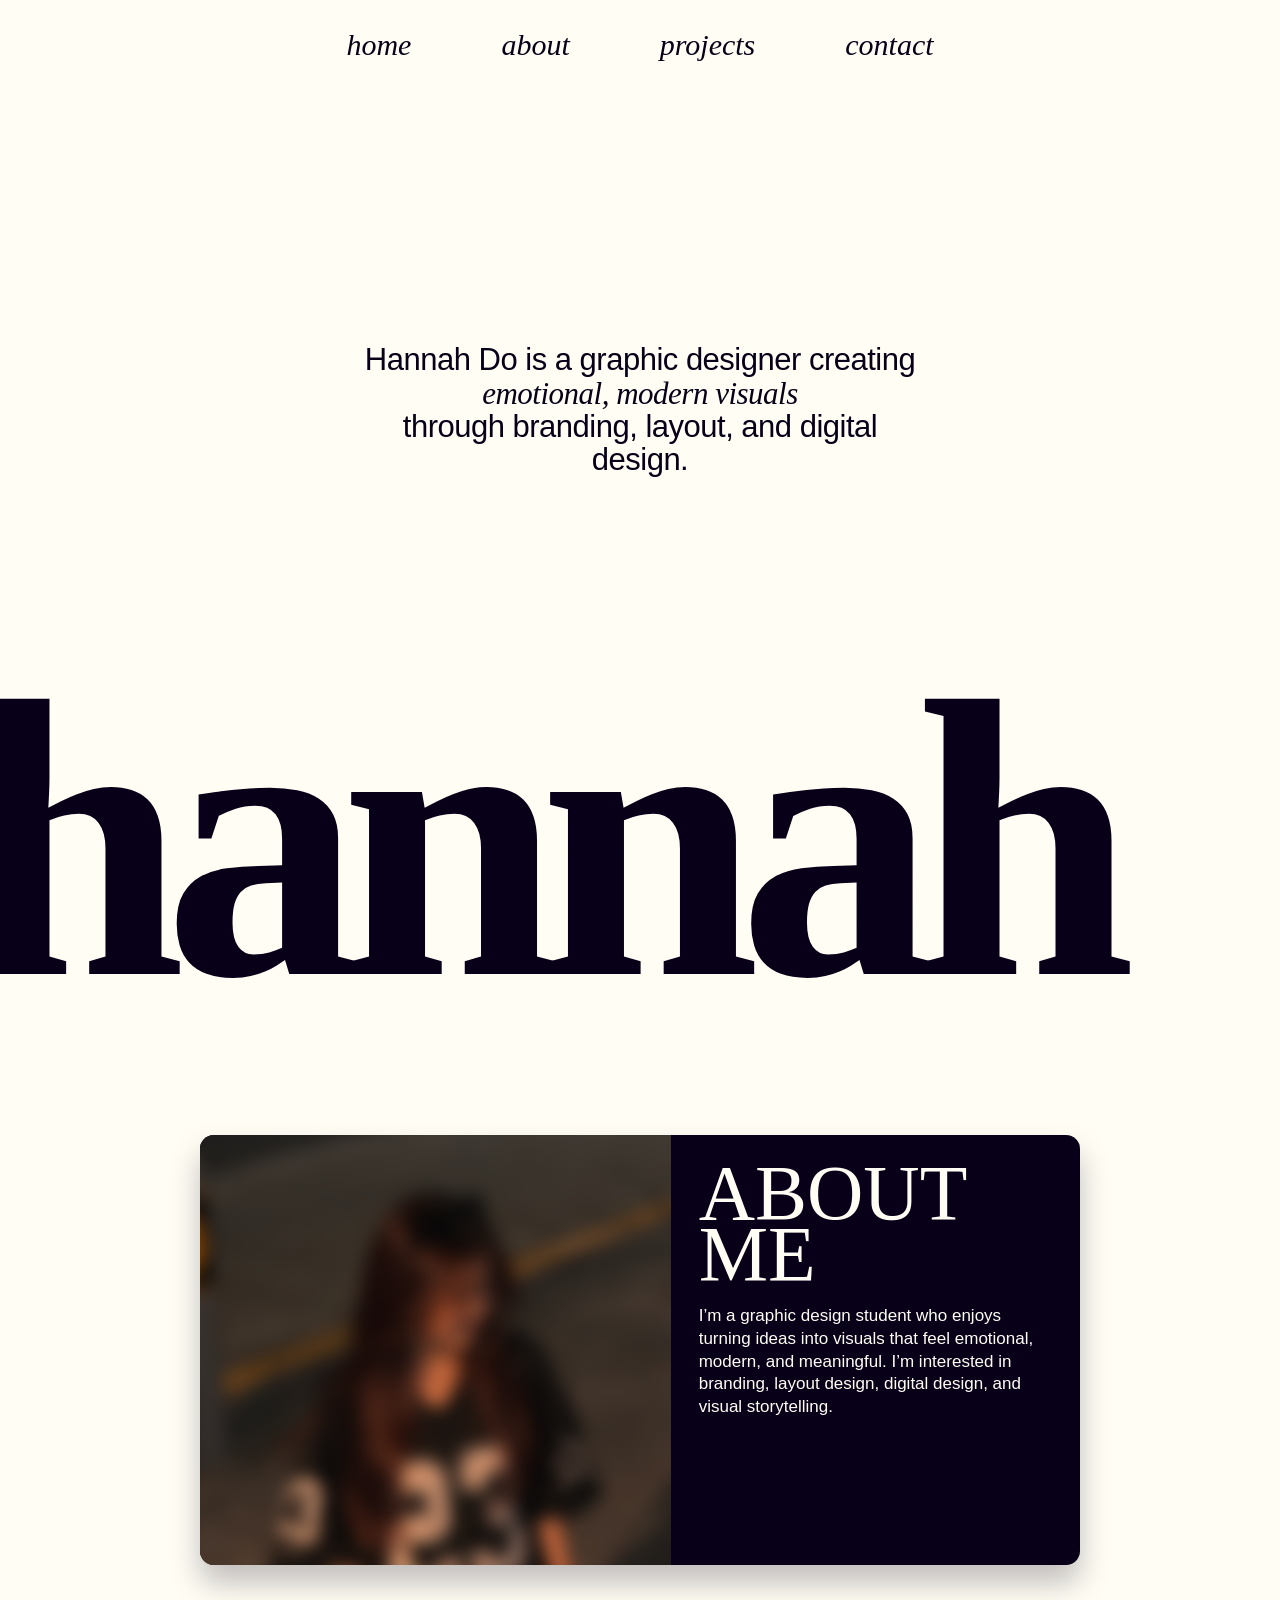
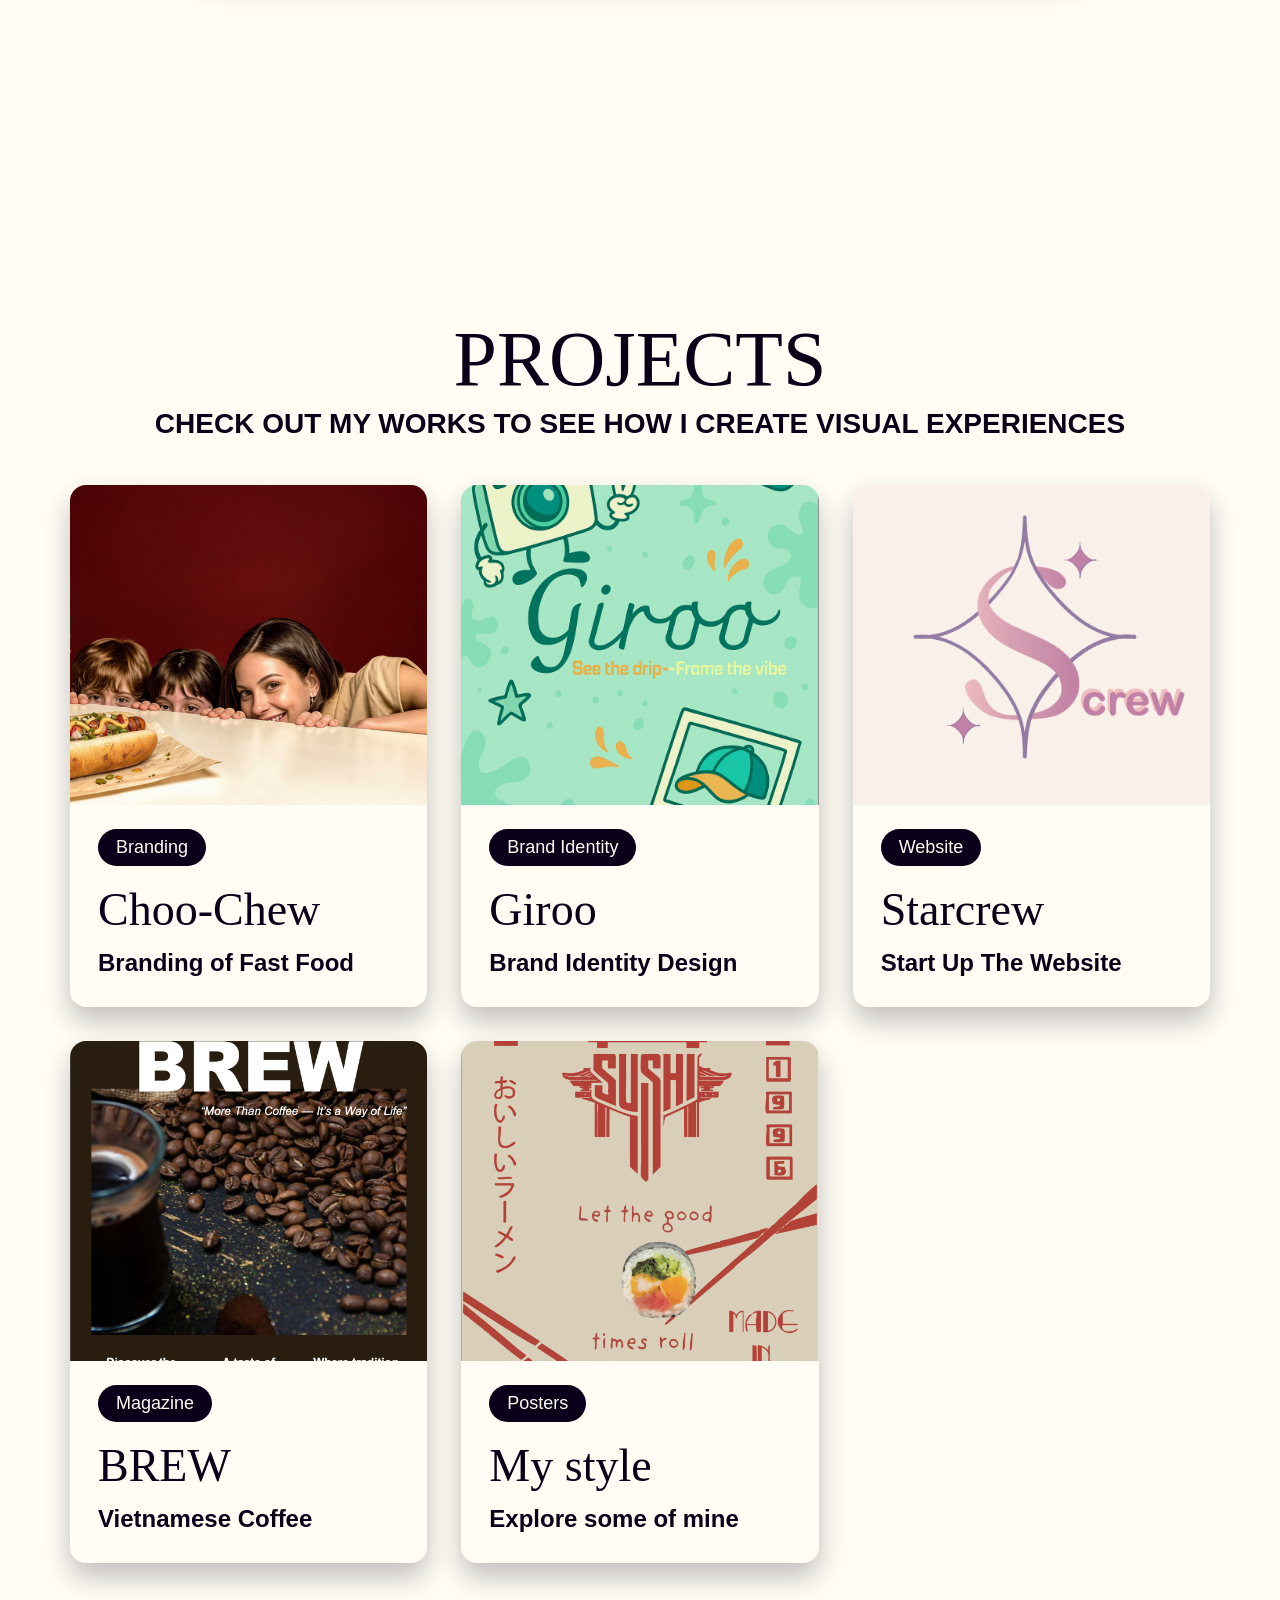
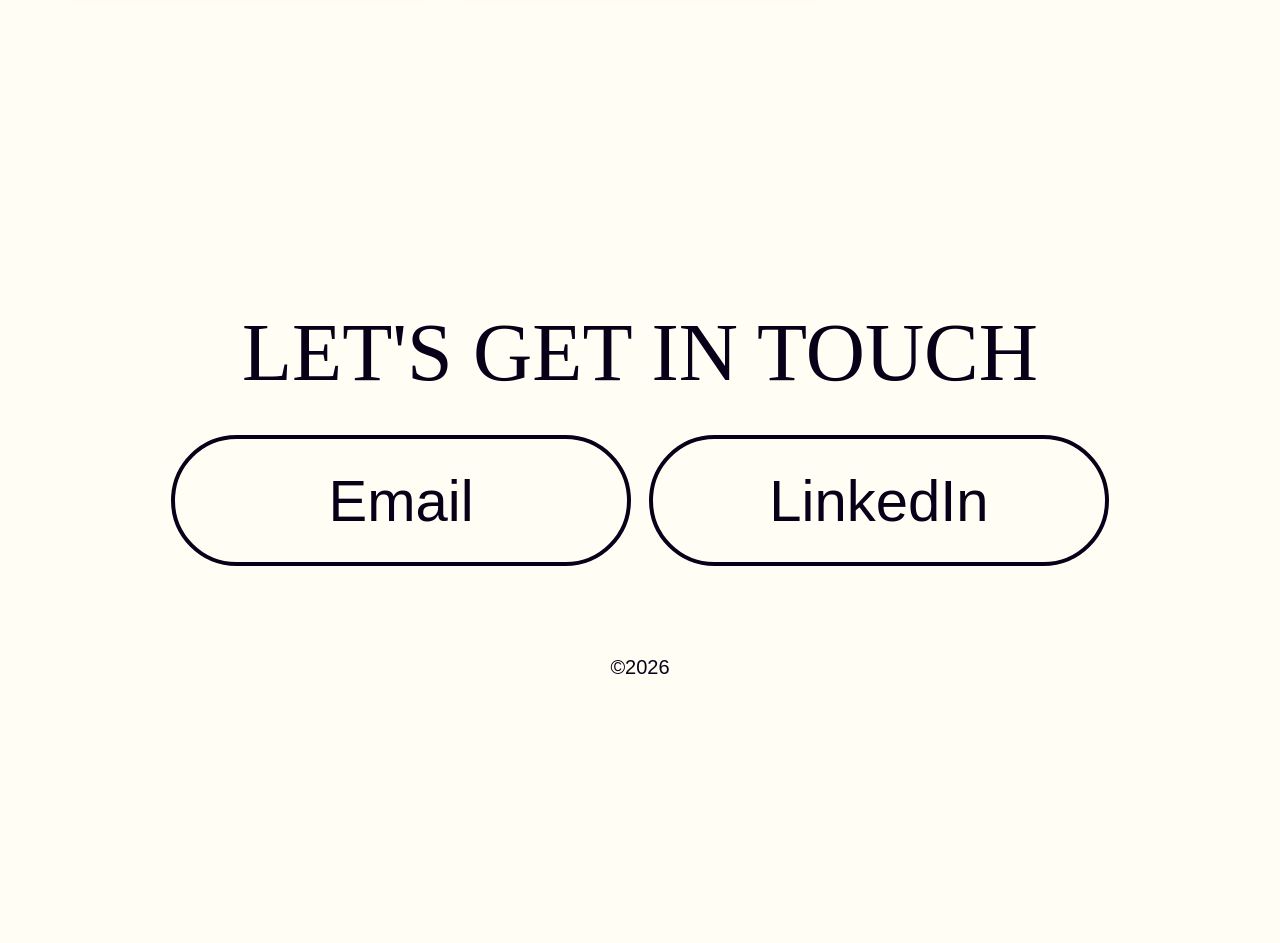
==== index.html @ 385f2f17 "Initial portfolio website" ====
<!DOCTYPE html>
<html lang="en">
<head>
  <meta charset="UTF-8" />
  <meta name="viewport" content="width=device-width, initial-scale=1.0" />
  <title>Hannah Do Portfolio</title>
  <link rel="stylesheet" href="style.css" />
</head>

<body>
  <nav class="nav">
    <a href="#home">home</a>
    <a href="#about">about</a>
    <a href="#projects">projects</a>
    <a href="#contact">contact</a>
  </nav>

  <div class="background-name">hannah</div>

  <section class="hero section" id="home">
    <div class="hero-text">
      <p>
        Hannah Do is a graphic designer creating
        <span>emotional, modern visuals</span>
        through branding, layout, and digital design.
      </p>
    </div>
  </section>

  <section class="about section" id="about">
    <a href="about.html" class="about-card reveal">
      <div class="about-img">
        <img src="Poster/ME.jpg" alt="Hannah Do">
      </div>
  
      <div class="about-content">
        <h2>ABOUT<br>ME</h2>
        <p>
          I’m a graphic design student who enjoys turning ideas into visuals
          that feel emotional, modern, and meaningful. I’m interested in branding,
          layout design, digital design, and visual storytelling.
        </p>
      </div>
    </a>
  </section>

  <section class="projects section" id="projects">
    <div class="projects-title reveal">
      <h2>PROJECTS</h2>
      <p>CHECK OUT MY WORKS TO SEE HOW I CREATE VISUAL EXPERIENCES</p>
    </div>

    <div class="project-grid">
      <a href="./choochew.html" class="project-card reveal">
        <img src="fast food/background.png" alt="Choo-Chew project">
        <div class="project-info">
          <span>Branding</span>
          <h3>Choo-Chew</h3>
          <p>Branding of Fast Food</p>
        </div>
      </a>

      <a href="giroo.html" class="project-card reveal">
        <img src="Giroo/Digital poster.png" alt="">
        <div class="project-info">
          <span>Brand Identity</span>
          <h3>Giroo</h3>
          <p>Brand Identity Design</p>
        </div>
      </a>

      <a href="starcrew.html" class="project-card">
        <img src="Starcrew/logo.png" alt="">
        <div class="project-info">
          <span>Website</span>
          <h3>Starcrew</h3>
          <p>Start Up The Website</p>
        </div>
      </a>
      <a href="project-4.html" class="project-card reveal">
        <img src="magazine/background.png" alt="">
        <div class="project-info">
          <span>Magazine</span>
          <h3>BREW</h3>
          <p>Vietnamese Coffee</p>
        </div>
      </a>
      <a href="project-5.html" class="project-card reveal">
        <img src="Poster/poster 2.png" alt="">
        <div class="project-info">
          <span>Posters</span>
          <h3>My style</h3>
          <p>Explore some of mine</p>
        </div>
      </a>
    </div>
  </section>

  <section class="contact section" id="contact">
    <div class="contact-content reveal">
      <h2>LET'S GET IN TOUCH</h2>

      <div class="contact-buttons">
        <a href="mailto:your.email@example.com">Email</a>
        <a href="#">LinkedIn</a>
      </div>

      <p>©2026</p>
    </div>
  </section>

  <script src="script.js"></script>
</body>
</html>
---- style.css ----
* {
    margin: 0;
    padding: 0;
    box-sizing: border-box;
  }
  
  html {
    scroll-behavior: smooth;
  }
  
  body {
    background: #fffdf4;
    color: #070018;
    font-family: Arial, Helvetica, sans-serif;
    overflow-x: hidden;
  }
  
  a {
    color: inherit;
    text-decoration: none;
  }
  
  img {
    width: 100%;
    display: block;
  }
  
  /* NAV */
  
  .nav {
    position: fixed;
    top: 28px;
    left: 50%;
    transform: translateX(-50%);
    display: flex;
    gap: 90px;
    z-index: 100;
  }
  
  .nav a {
    font-family: Georgia, serif;
    font-style: italic;
    font-size: 30px;
    color: #070018;
    transition: 0.3s ease;
  }
  
  .nav a:hover {
    opacity: 0.45;
  }
  
  /* BACKGROUND BIG NAME */
  
  .background-name {
    position: fixed;
    left: -35px;
    bottom: -70px;
    width: 120%;
    z-index: 0;
    pointer-events: none;
  
    font-family: Georgia, serif;
    font-weight: 700;
    font-size: 31vw;
    line-height: 0.65;
    letter-spacing: -1.7vw;
    color: #070018;
  
    filter: blur(0px);
    opacity: 1;
    transition: filter 0.8s ease, opacity 0.8s ease;
  }
  
  .background-name.blur {
    filter: blur(14px);
    opacity: 0.85;
  }
  
  /* SECTIONS */
  
  .section {
    min-height: 100vh;
    position: relative;
    z-index: 2;
  }
  
  /* HERO */
  
  .hero {
    display: flex;
    align-items: center;
    justify-content: center;
  }
  
  .hero-text {
    width: 560px;
    text-align: center;
    margin-top: -80px;
    animation: fadeUp 1.2s ease forwards;
  }
  
  .hero-text p {
    font-size: 31px;
    line-height: 1.08;
    font-weight: 300;
    letter-spacing: -0.5px;
  }
  
  .hero-text span {
    display: block;
    font-family: Georgia, serif;
    font-style: italic;
    font-weight: 400;
  }
  
  
  /* PROJECTS */
  
  .projects {
    padding: 120px 70px 80px;
  }
  
  .projects-title {
    text-align: center;
    margin-bottom: 45px;
  }
  
  .projects-title h2 {
    font-family: Georgia, serif;
    font-size: 78px;
    font-weight: 400;
    line-height: 1;
  }
  
  .projects-title p {
    font-size: 28px;
    font-weight: 700;
    margin-top: 10px;
  }
  
  .project-grid {
    display: grid;
    grid-template-columns: repeat(3, 1fr);
    gap: 34px;
  }
  
  .project-card {
    background: #fffdf4;
    border-radius: 16px;
    overflow: hidden;
    box-shadow: 0 14px 28px rgba(7, 0, 24, 0.25);
    transition: transform 0.45s ease, filter 0.45s ease;
  }
  
  .project-card:hover {
    transform: translateY(-14px);
  }
  
  .project-card img {
    height: 320px;
    object-fit: cover;
  }
  
  .project-info {
    padding: 24px 28px 32px;
  }
  
  .project-info span {
    display: inline-block;
    background: #070018;
    color: #fffdf4;
    padding: 8px 18px;
    border-radius: 999px;
    font-size: 18px;
    margin-bottom: 22px;
  }
  
  .project-info h3 {
    font-family: Georgia, serif;
    font-size: 46px;
    font-weight: 400;
    line-height: 0.95;
    margin-bottom: 18px;
  }
  
  .project-info p {
    font-size: 24px;
    font-weight: 700;
    line-height: 1.05;
  }
  
  /* CONTACT */
  
  .contact {
    display: flex;
    align-items: center;
    justify-content: center;
  }
  
  .contact-content {
    text-align: center;
  }
  
  .contact-content h2 {
    font-family: Georgia, serif;
    font-size: 82px;
    font-weight: 400;
    margin-bottom: 35px;
  }
  
  .contact-buttons {
    display: flex;
    gap: 18px;
    justify-content: center;
    margin-bottom: 90px;
  }
  
  .contact-buttons a {
    width: 460px;
    padding: 28px;
    border: 4px solid #070018;
    border-radius: 999px;
    font-size: 58px;
    transition: 0.3s ease;
  }
  
  .contact-buttons a:hover {
    background: #070018;
    color: #fffdf4;
  }
  
  .contact-content p {
    font-size: 20px;
  }
  
  /* ANIMATION */
  
  .reveal {
    opacity: 0;
    transform: translateY(70px);
    filter: blur(12px);
    transition: 1s cubic-bezier(0.22, 1, 0.36, 1);
  }
  
  .reveal.show {
    opacity: 1;
    transform: translateY(0);
    filter: blur(0);
  }
  
  @keyframes fadeUp {
    from {
      opacity: 0;
      transform: translateY(60px);
      filter: blur(12px);
    }
  
    to {
      opacity: 1;
      transform: translateY(0);
      filter: blur(0);
    }
  }
  
  /* RESPONSIVE */
  
  @media (max-width: 900px) {
    .nav {
      gap: 30px;
    }
  
    .nav a {
      font-size: 22px;
    }
  
    .background-name {
      font-size: 45vw;
      bottom: -35px;
    }
  
    .hero-text {
      width: 90%;
    }
  
    .hero-text p {
      font-size: 25px;
    }
  
    .about-card {
      width: 90%;
      height: auto;
      grid-template-columns: 1fr;
    }
  
    .about-img img {
      height: 280px;
    }
  
    .project-grid {
      grid-template-columns: 1fr;
    }
  
    .projects {
      padding: 100px 24px 60px;
    }
  
    .contact-buttons {
      flex-direction: column;
    }
  
    .contact-buttons a {
      width: 320px;
      font-size: 42px;
    }
  }
  .footer{
    display:flex;
    justify-content:center;
    align-items:center;

    padding:80px 0;

    font-size:18px;
}
/* FIX ABOUT CARD ON HOMEPAGE */

.about {
    display: flex;
    align-items: center;
    justify-content: center;
    min-height: 100vh;
    padding: 120px 70px;
  }
  
  .about-card {
    width: 880px;
    height: 430px;
    background: #070018;
    border-radius: 14px;
    display: grid;
    grid-template-columns: 1.15fr 1fr;
    overflow: hidden;
    box-shadow: 0 18px 30px rgba(7, 0, 24, 0.25);
    position: relative;
    z-index: 5;
  }
  
  .about-img {
    width: 100%;
    height: 100%;
    overflow: hidden;
  }
  
  .about-img img {
    width: 100%;
    height: 100%;
    object-fit: cover;
    filter: blur(8px);
    transform: scale(1.08);
  }
  
  .about-content {
    padding: 28px;
    color: #fffdf4;
  }
  
  .about-content h2 {
    font-family: Georgia, serif;
    font-size: 78px;
    line-height: 0.78;
    font-weight: 400;
    margin-bottom: 20px;
  }
  
  .about-content p {
    font-size: 17px;
    line-height: 1.35;
  }

  .project-card {
    position: relative;
    display: block;
    cursor: pointer;
    transition: transform 0.35s ease, box-shadow 0.35s ease, filter 0.35s ease;
  }
  
  .project-card:hover {
    transform: translateY(-14px) scale(1.02);
    box-shadow: 0 25px 45px rgba(7, 0, 24, 0.35);
    filter: brightness(1.08);
  }
  
  .project-card img {
    transition: transform 0.45s ease;
  }
  
  .project-card:hover img {
    transform: scale(1.05);
  }
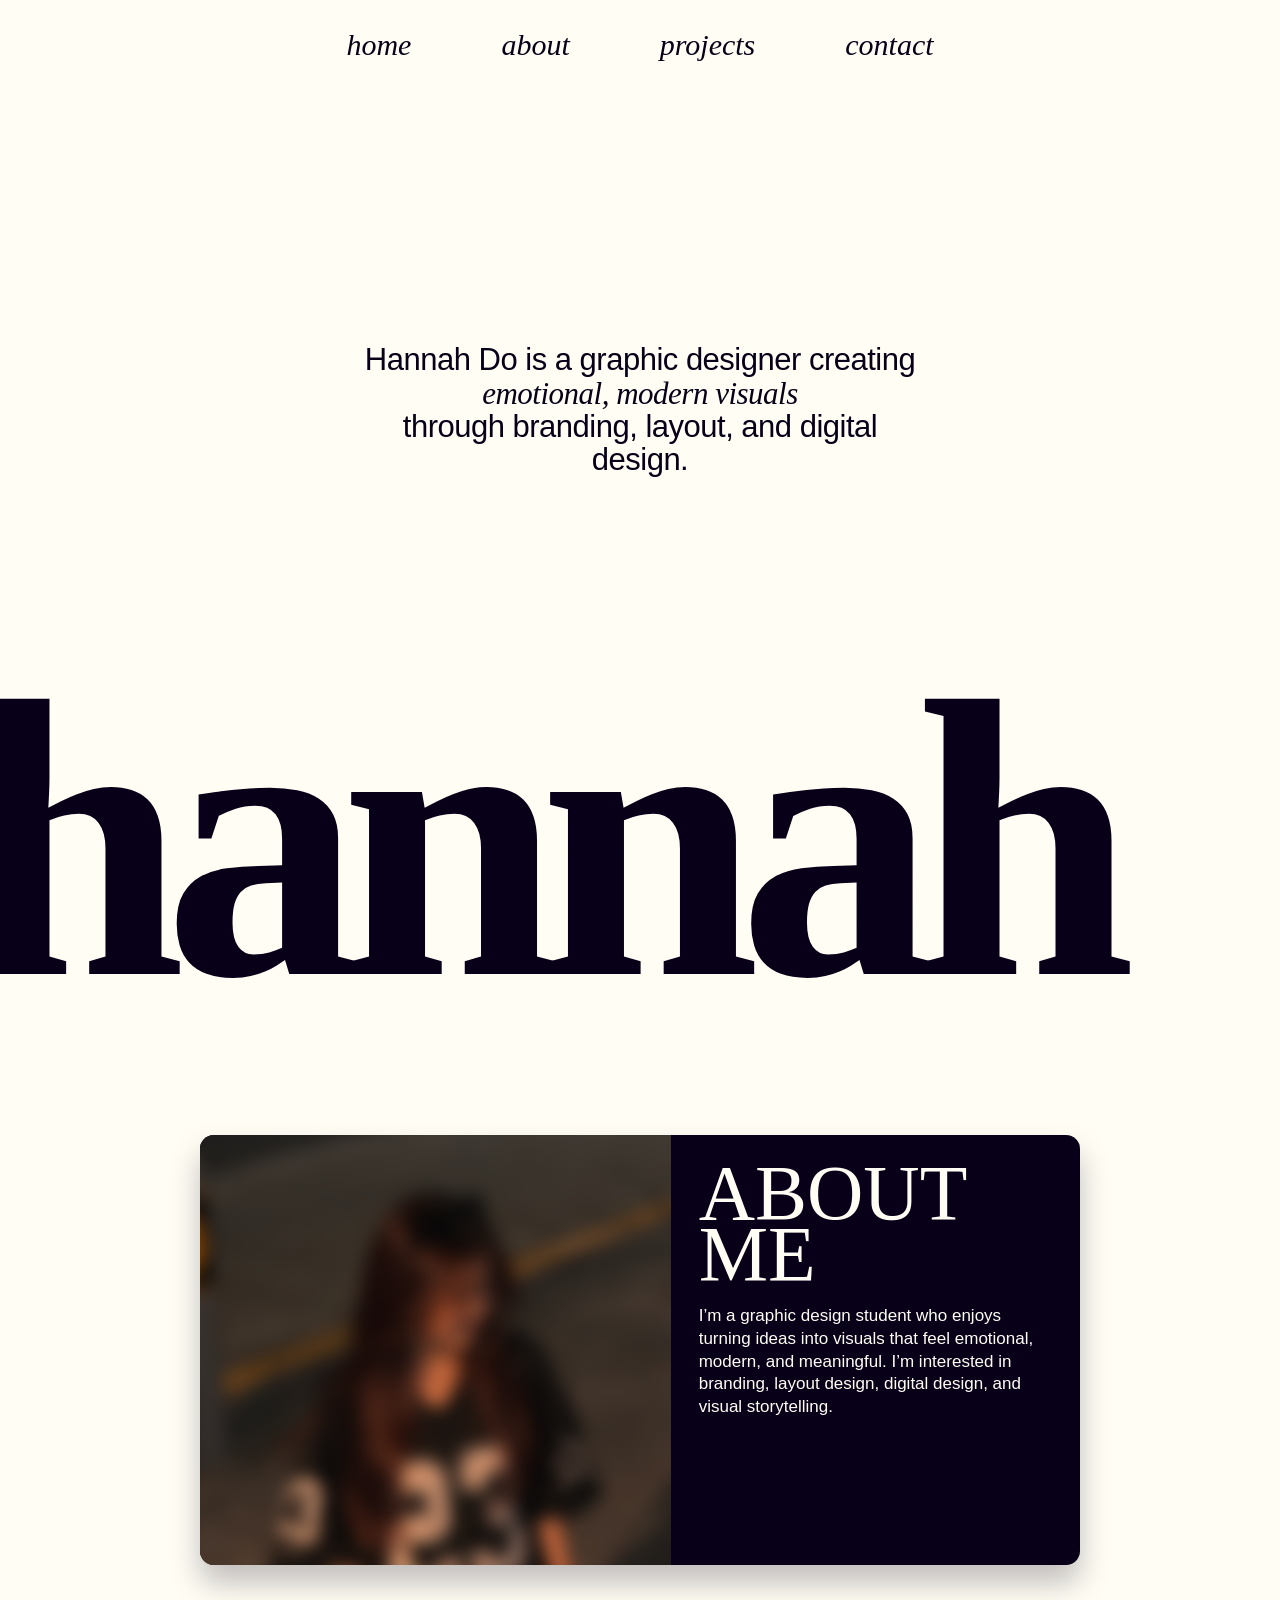
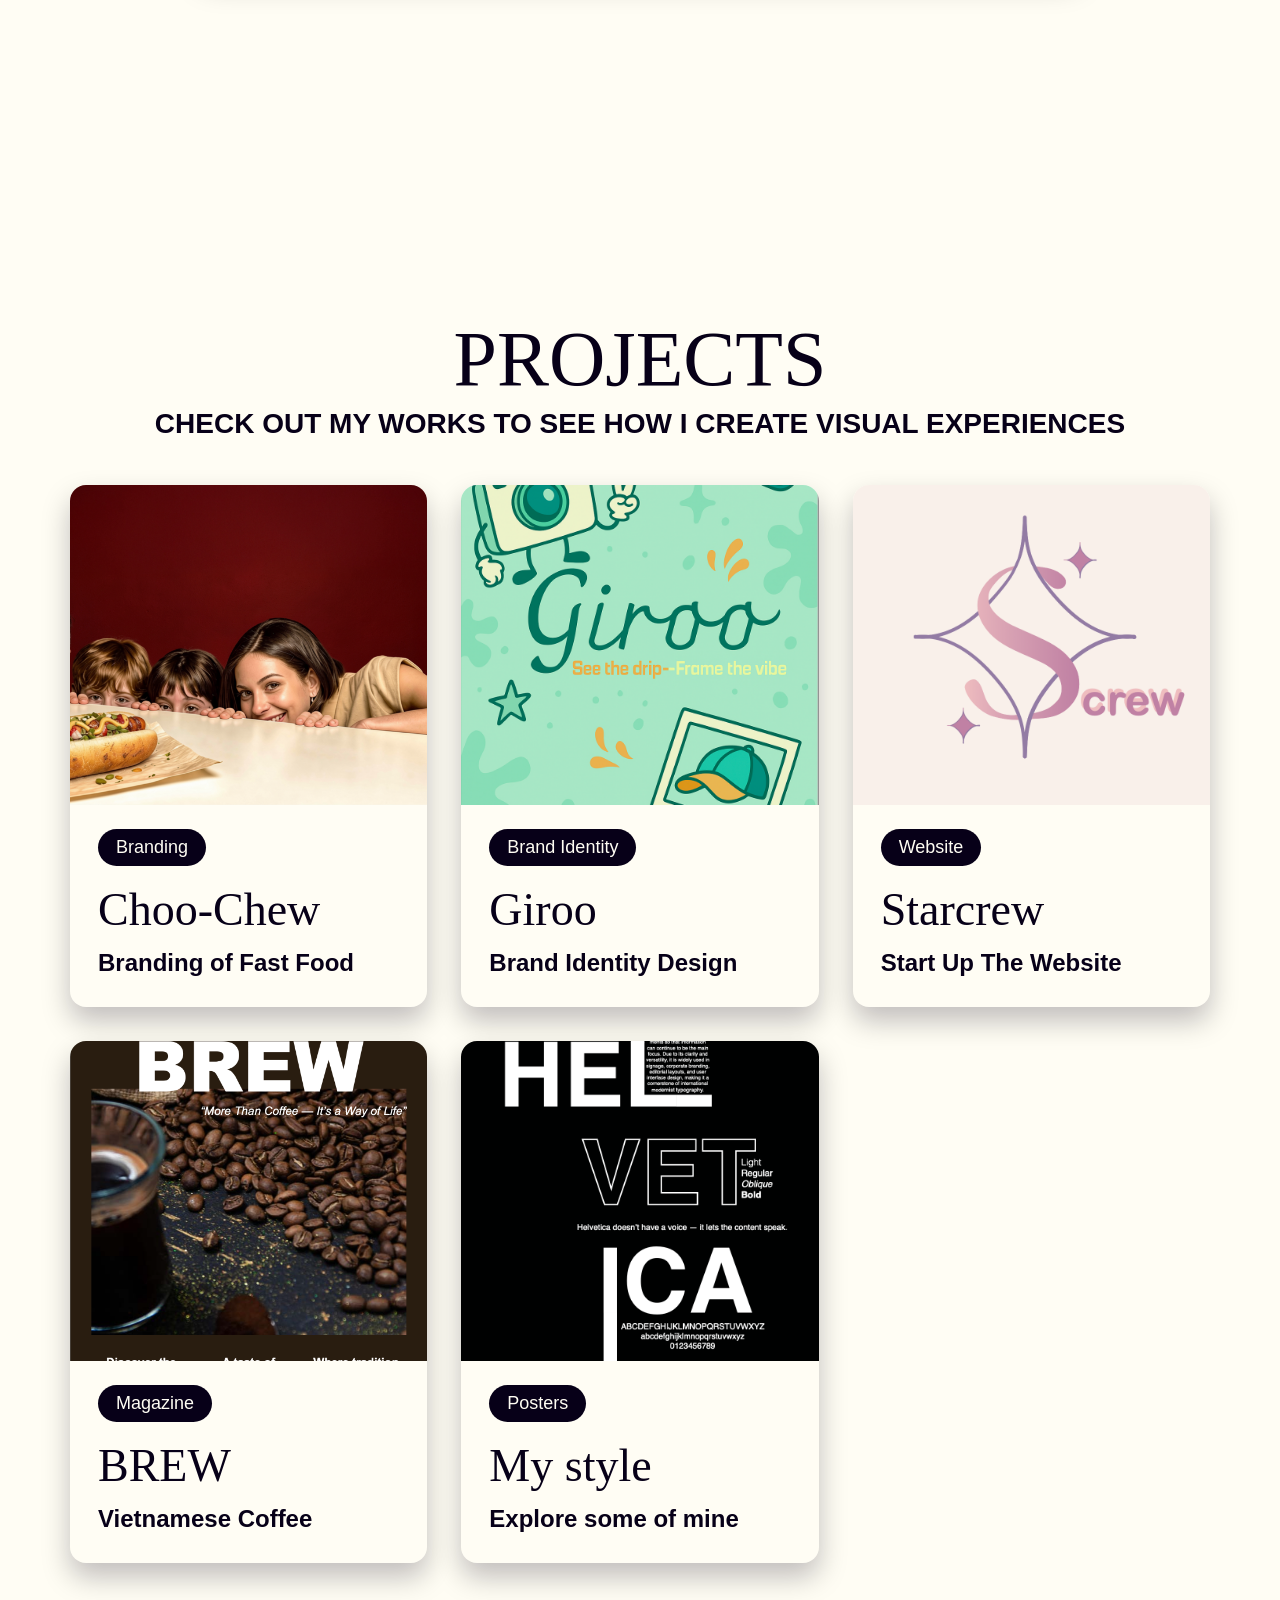
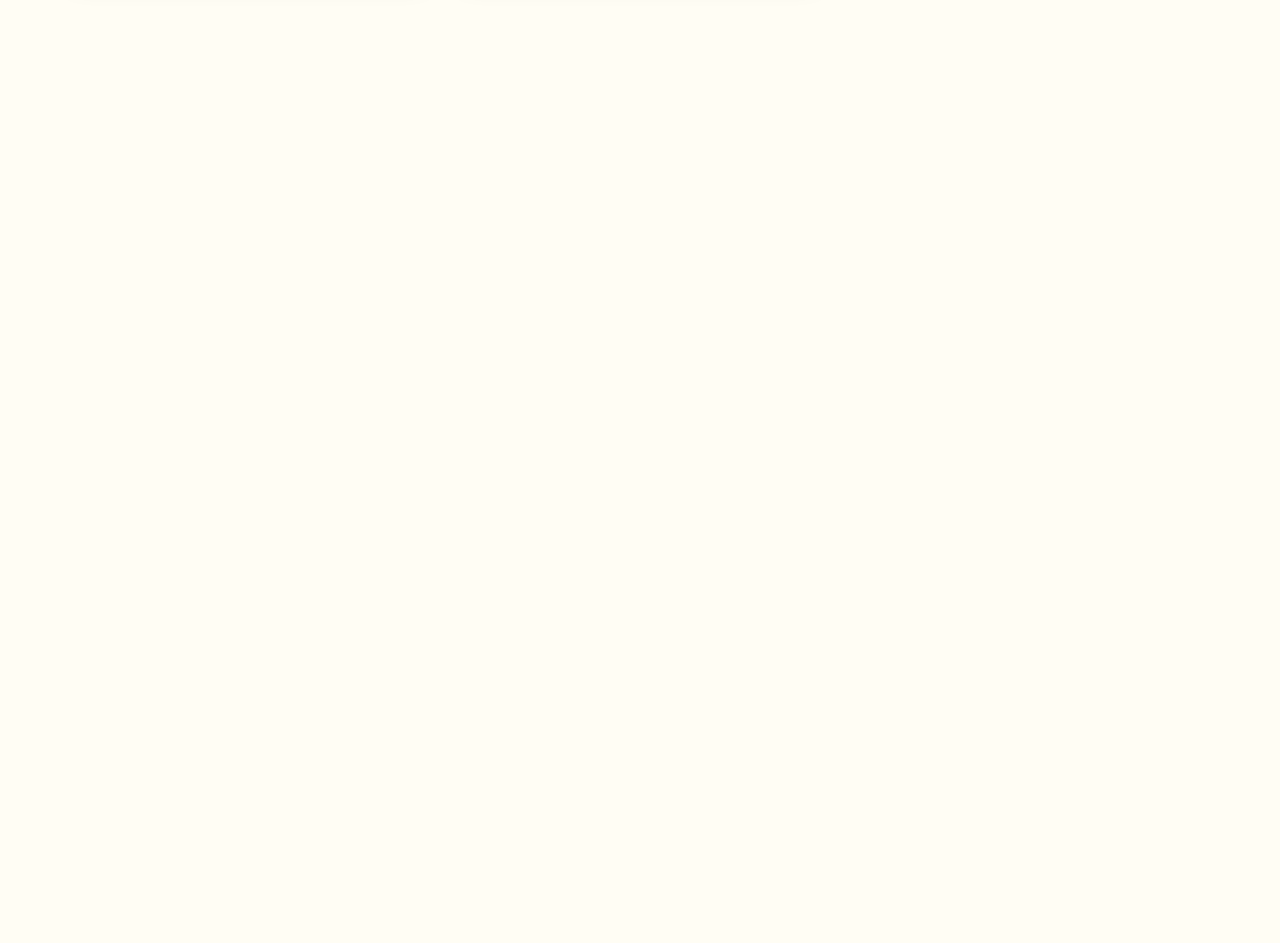
==== commit 416ac203: "change" ====
--- a/index.html
+++ b/index.html
@@ -77,7 +77,7 @@
           <p>Start Up The Website</p>
         </div>
       </a>
-      <a href="project-4.html" class="project-card reveal">
+      <a href="magazine.html" class="project-card reveal">
         <img src="magazine/background.png" alt="">
         <div class="project-info">
           <span>Magazine</span>
@@ -85,8 +85,8 @@
           <p>Vietnamese Coffee</p>
         </div>
       </a>
-      <a href="project-5.html" class="project-card reveal">
-        <img src="Poster/poster 2.png" alt="">
+      <a href="poster.html" class="project-card reveal">
+        <img src="Poster/typo.png" alt="">
         <div class="project-info">
           <span>Posters</span>
           <h3>My style</h3>
@@ -101,8 +101,8 @@
       <h2>LET'S GET IN TOUCH</h2>
 
       <div class="contact-buttons">
-        <a href="mailto:your.email@example.com">Email</a>
-        <a href="#">LinkedIn</a>
+        <a href="mailto:thanhhang.do@edu.sait.ca">Email</a>
+        <a href="https://www.instagram.com/byhannie_03/">Instagram</a>
       </div>
 
       <p>©2026</p>
